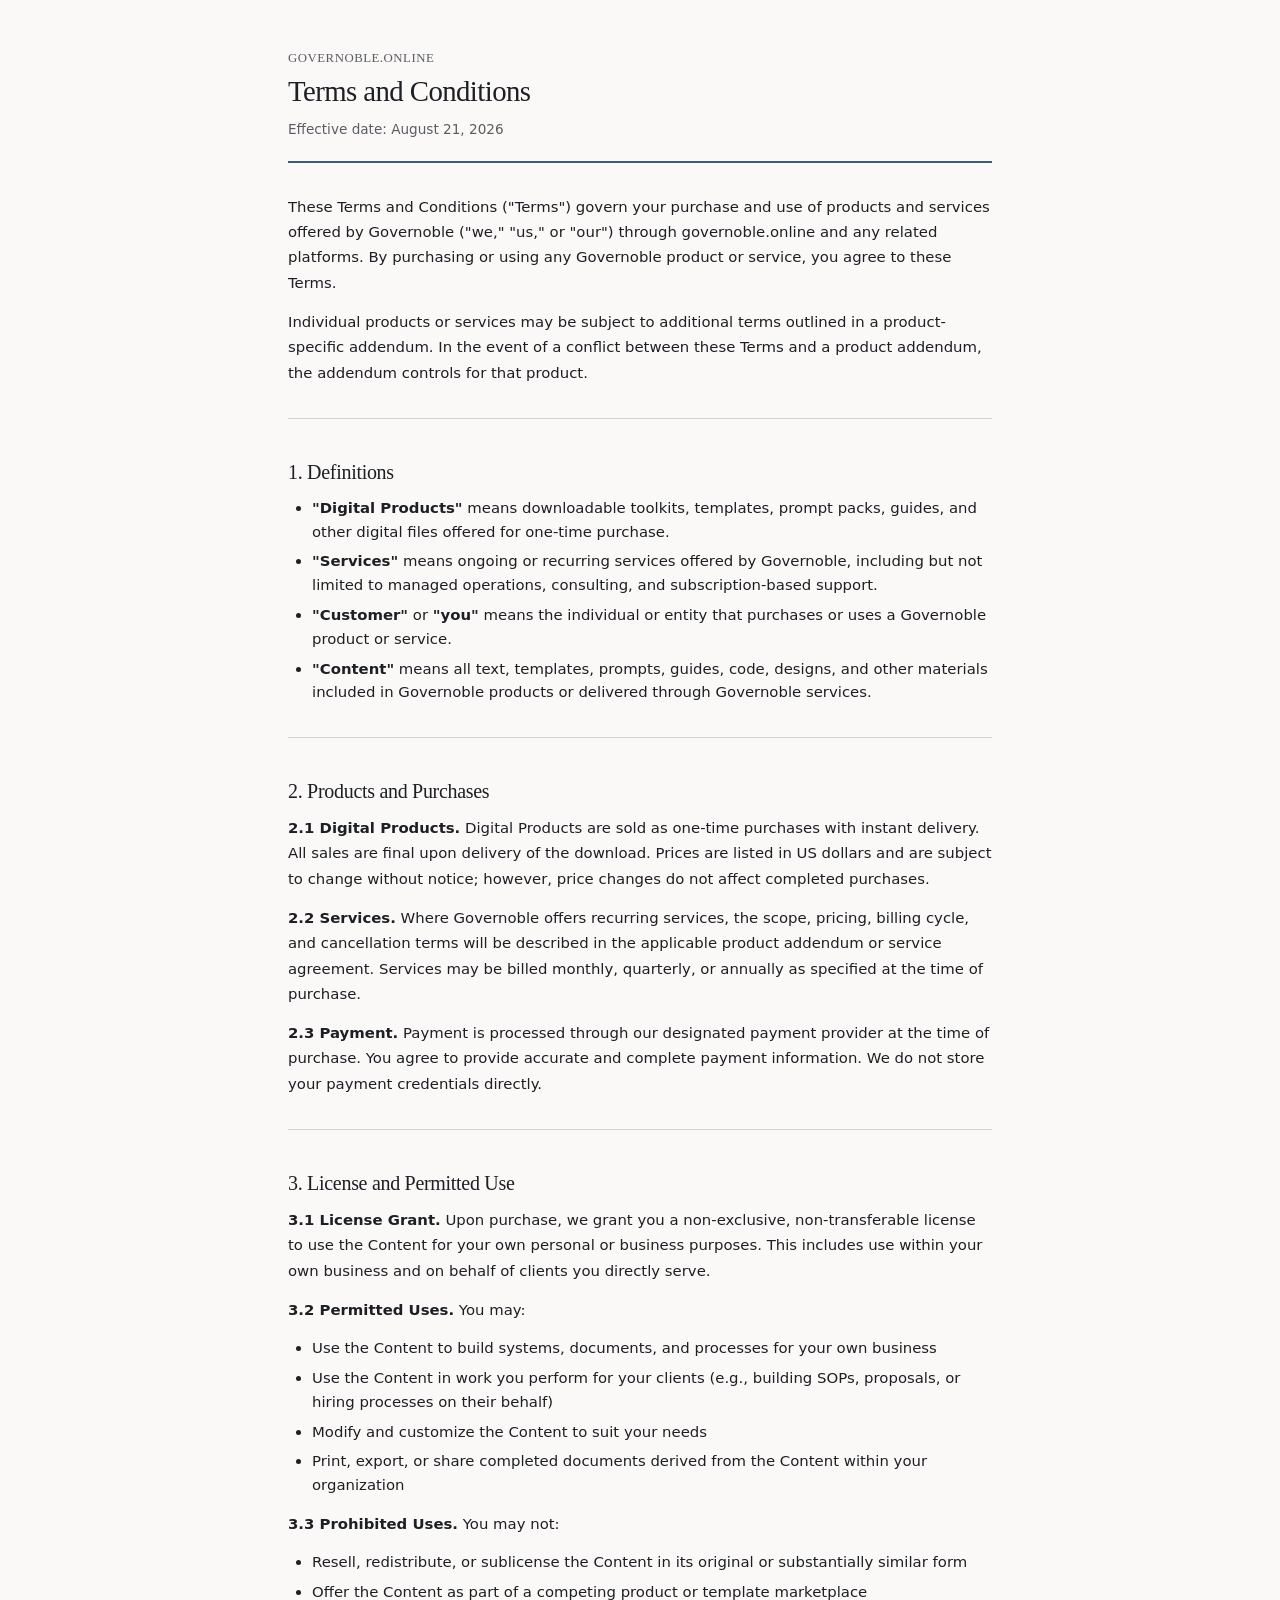
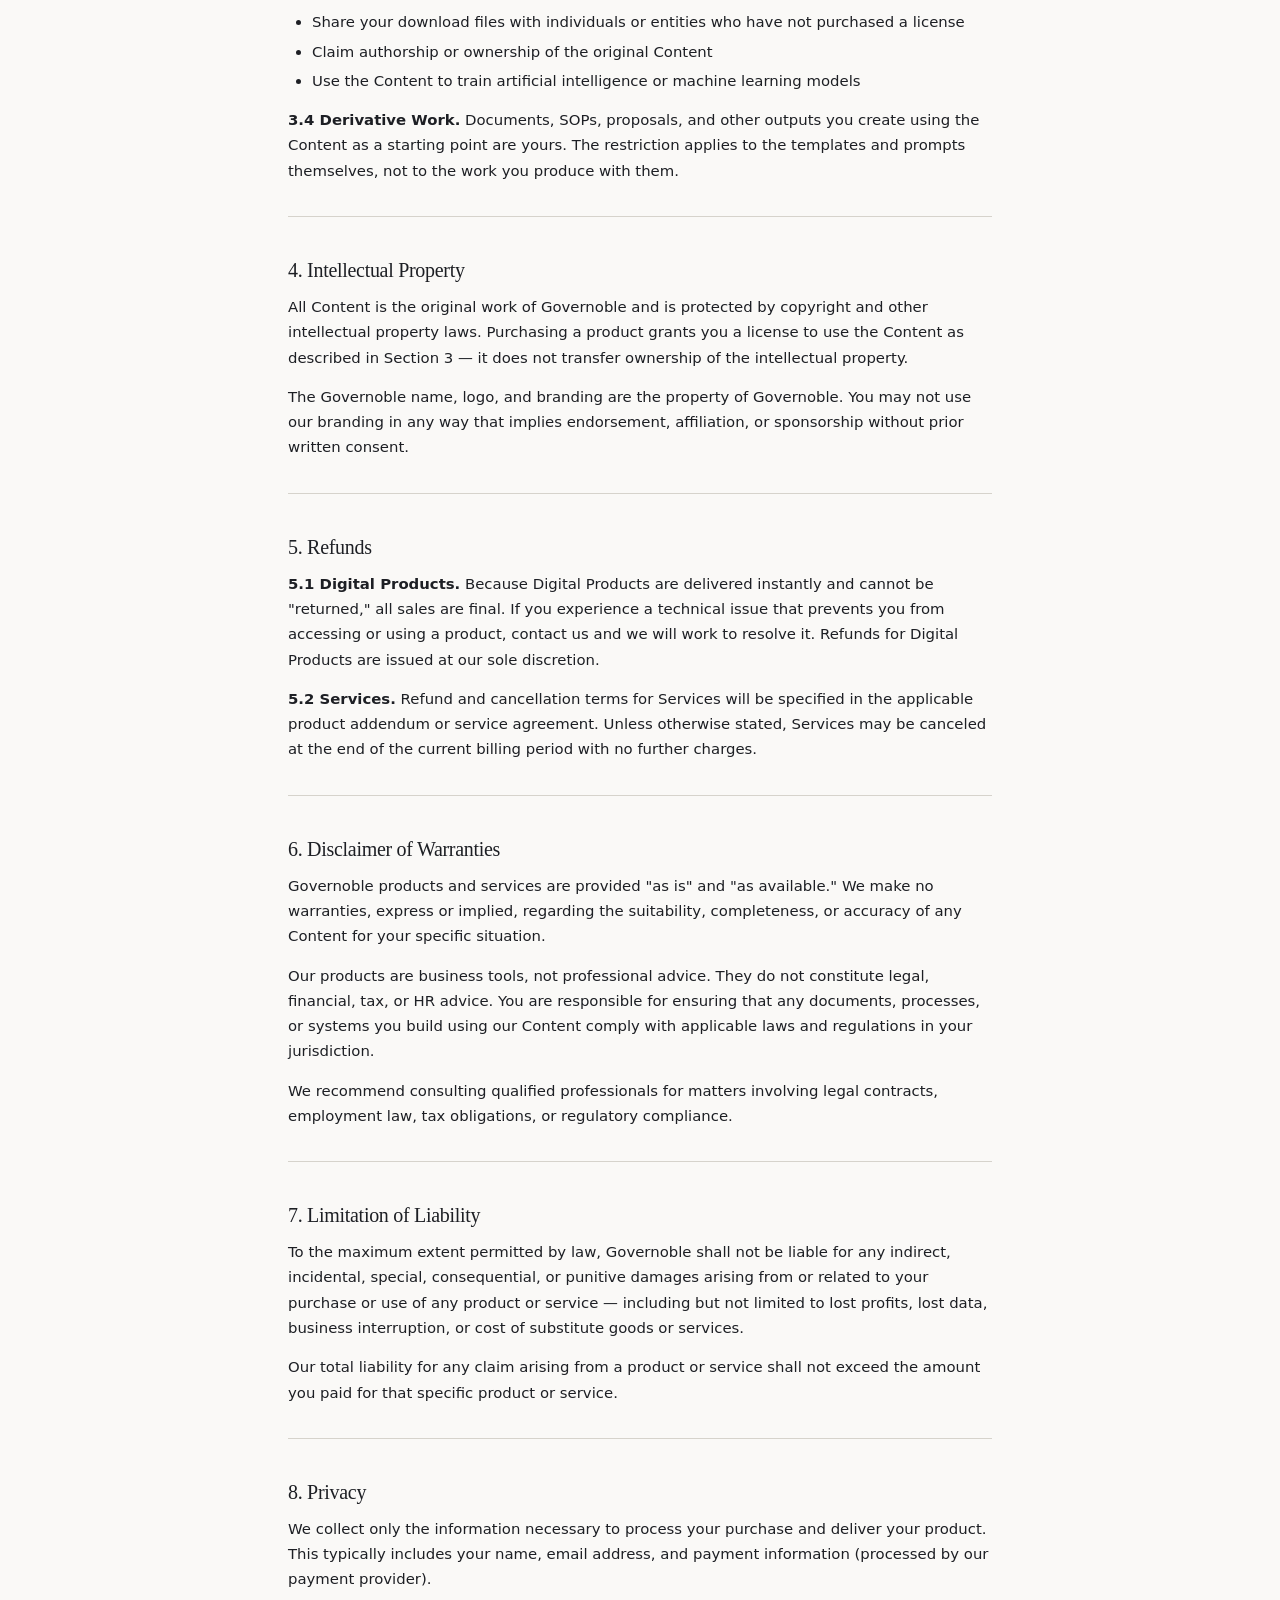
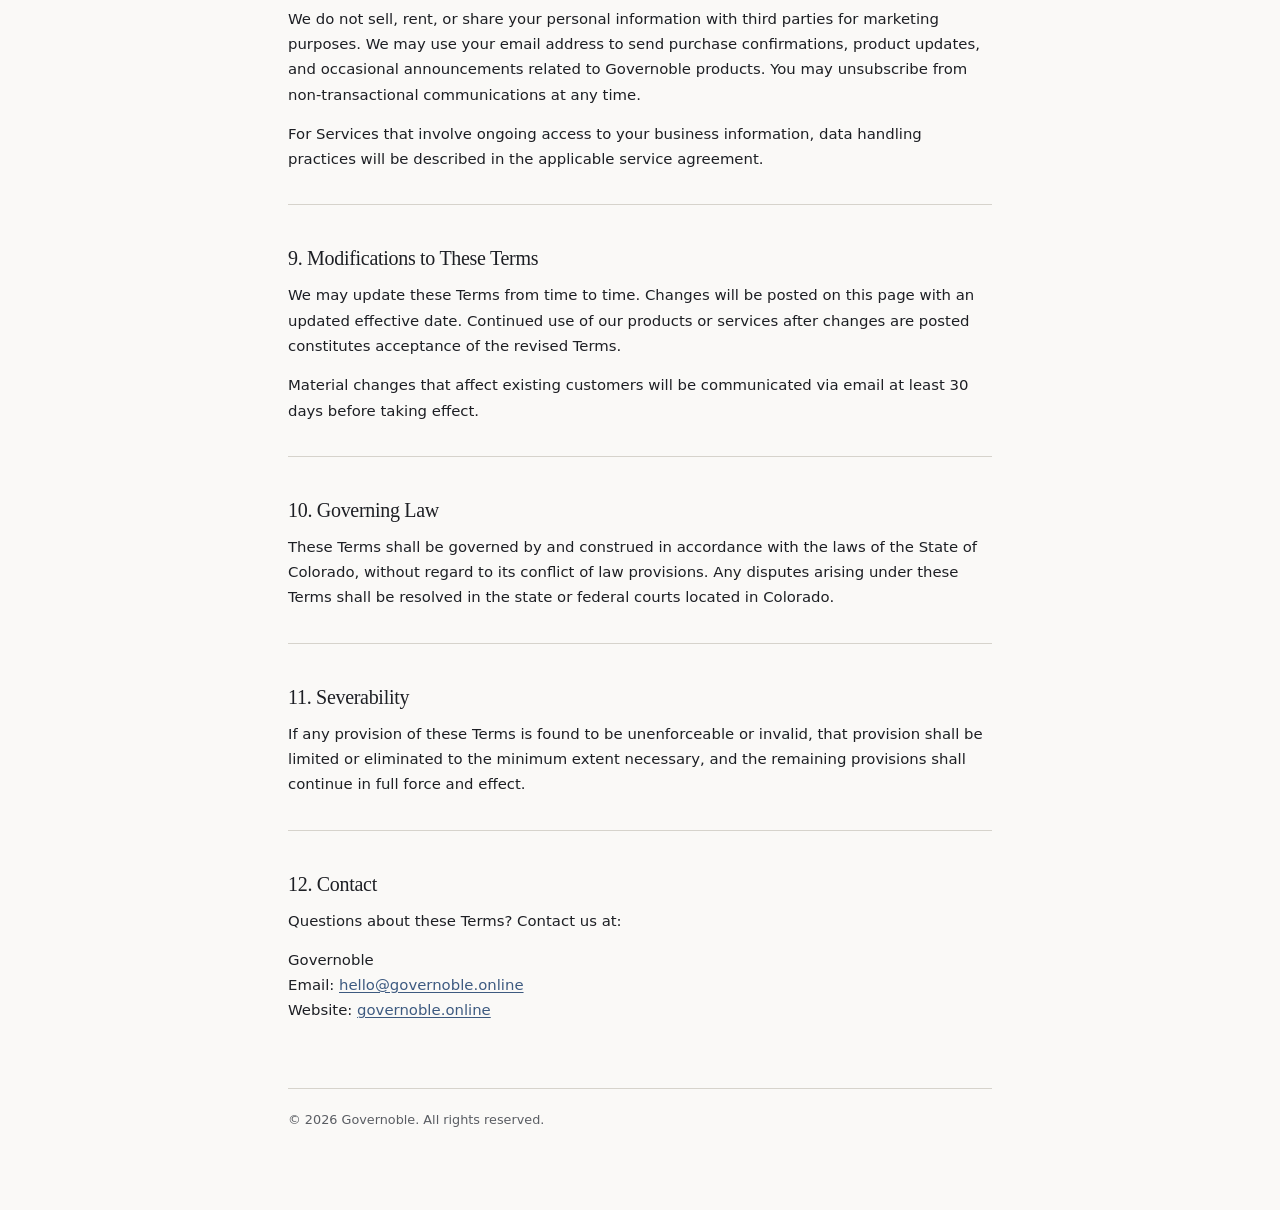
==== terms.html @ 40f83a79 "Add terms and conditions page with footer link General T&C covering digital products and future serv" ====
<!DOCTYPE html>
<html lang="en">
<head>
  <meta charset="UTF-8">
  <meta name="viewport" content="width=device-width, initial-scale=1.0">
  <title>Terms and Conditions — Governoble</title>
  <style>
:root {
  --ink: #141821; --ground: #faf9f7; --paper: #fff; --steel: #3d5a80; --coral: #d96b4e;
  --text: #1d1f24; --text-muted: #5a5d63; --border: #d6d3cc;
  --font-display: Georgia, 'Noto Serif', 'Times New Roman', serif;
  --font-body: -apple-system, 'Segoe UI', system-ui, Roboto, Helvetica, Arial, sans-serif;
  --max-w: 760px;
}
@media (prefers-color-scheme: dark) {
  :root {
    --ink: #edece8; --ground: #111520; --paper: #1a1f2e; --steel: #7ba4d4; --coral: #e0845f;
    --text: #dddbd7; --text-muted: #8a8d94; --border: #2a2f3d;
  }
}
*, *::before, *::after { margin: 0; padding: 0; box-sizing: border-box; }
body { font-family: var(--font-body); color: var(--text); background: var(--ground); line-height: 1.7; -webkit-font-smoothing: antialiased; max-width: var(--max-w); margin: 0 auto; padding: 48px 28px 80px; }
h1 { font-family: var(--font-display); font-size: 1.8rem; font-weight: 400; letter-spacing: -0.02em; margin: 0 0 8px; line-height: 1.25; }
h2 { font-family: var(--font-display); font-size: 1.25rem; font-weight: 400; letter-spacing: -0.015em; margin: 40px 0 12px; line-height: 1.3; }
p { margin: 0 0 14px; font-size: 0.93rem; }
ul, ol { margin: 0 0 14px; padding-left: 24px; font-size: 0.93rem; }
li { margin-bottom: 6px; line-height: 1.6; }
hr { border: none; border-top: 1px solid var(--border); margin: 32px 0; }
a { color: var(--steel); text-decoration: underline; text-underline-offset: 2px; }
a:hover { color: var(--coral); }
.header { margin-bottom: 32px; padding-bottom: 20px; border-bottom: 2px solid var(--steel); }
.header .brand { font-family: var(--font-display); font-size: 0.8rem; color: var(--text-muted); letter-spacing: 0.04em; text-transform: uppercase; margin-bottom: 4px; }
.effective { font-size: 0.85rem; color: var(--text-muted); margin: 4px 0 0; }
.footer { margin-top: 64px; padding-top: 20px; border-top: 1px solid var(--border); font-size: 0.8rem; color: var(--text-muted); }
@media print { body { background: #fff; color: #000; max-width: none; padding: 0; } .header { border-bottom-color: #000; } a { color: #000; } }
@media (max-width: 480px) { body { padding: 24px 16px 48px; } h1 { font-size: 1.5rem; } }
  </style>
</head>
<body>

  <div class="header">
    <div class="brand">Governoble.online</div>
    <h1>Terms and Conditions</h1>
    <p class="effective">Effective date: August 21, 2026</p>
  </div>

  <p>These Terms and Conditions ("Terms") govern your purchase and use of products and services offered by Governoble ("we," "us," or "our") through governoble.online and any related platforms. By purchasing or using any Governoble product or service, you agree to these Terms.</p>

  <p>Individual products or services may be subject to additional terms outlined in a product-specific addendum. In the event of a conflict between these Terms and a product addendum, the addendum controls for that product.</p>

  <hr>

  <h2>1. Definitions</h2>

  <ul>
    <li><strong>"Digital Products"</strong> means downloadable toolkits, templates, prompt packs, guides, and other digital files offered for one-time purchase.</li>
    <li><strong>"Services"</strong> means ongoing or recurring services offered by Governoble, including but not limited to managed operations, consulting, and subscription-based support.</li>
    <li><strong>"Customer"</strong> or <strong>"you"</strong> means the individual or entity that purchases or uses a Governoble product or service.</li>
    <li><strong>"Content"</strong> means all text, templates, prompts, guides, code, designs, and other materials included in Governoble products or delivered through Governoble services.</li>
  </ul>

  <hr>

  <h2>2. Products and Purchases</h2>

  <p><strong>2.1 Digital Products.</strong> Digital Products are sold as one-time purchases with instant delivery. All sales are final upon delivery of the download. Prices are listed in US dollars and are subject to change without notice; however, price changes do not affect completed purchases.</p>

  <p><strong>2.2 Services.</strong> Where Governoble offers recurring services, the scope, pricing, billing cycle, and cancellation terms will be described in the applicable product addendum or service agreement. Services may be billed monthly, quarterly, or annually as specified at the time of purchase.</p>

  <p><strong>2.3 Payment.</strong> Payment is processed through our designated payment provider at the time of purchase. You agree to provide accurate and complete payment information. We do not store your payment credentials directly.</p>

  <hr>

  <h2>3. License and Permitted Use</h2>

  <p><strong>3.1 License Grant.</strong> Upon purchase, we grant you a non-exclusive, non-transferable license to use the Content for your own personal or business purposes. This includes use within your own business and on behalf of clients you directly serve.</p>

  <p><strong>3.2 Permitted Uses.</strong> You may:</p>
  <ul>
    <li>Use the Content to build systems, documents, and processes for your own business</li>
    <li>Use the Content in work you perform for your clients (e.g., building SOPs, proposals, or hiring processes on their behalf)</li>
    <li>Modify and customize the Content to suit your needs</li>
    <li>Print, export, or share completed documents derived from the Content within your organization</li>
  </ul>

  <p><strong>3.3 Prohibited Uses.</strong> You may not:</p>
  <ul>
    <li>Resell, redistribute, or sublicense the Content in its original or substantially similar form</li>
    <li>Offer the Content as part of a competing product or template marketplace</li>
    <li>Share your download files with individuals or entities who have not purchased a license</li>
    <li>Claim authorship or ownership of the original Content</li>
    <li>Use the Content to train artificial intelligence or machine learning models</li>
  </ul>

  <p><strong>3.4 Derivative Work.</strong> Documents, SOPs, proposals, and other outputs you create using the Content as a starting point are yours. The restriction applies to the templates and prompts themselves, not to the work you produce with them.</p>

  <hr>

  <h2>4. Intellectual Property</h2>

  <p>All Content is the original work of Governoble and is protected by copyright and other intellectual property laws. Purchasing a product grants you a license to use the Content as described in Section 3 — it does not transfer ownership of the intellectual property.</p>

  <p>The Governoble name, logo, and branding are the property of Governoble. You may not use our branding in any way that implies endorsement, affiliation, or sponsorship without prior written consent.</p>

  <hr>

  <h2>5. Refunds</h2>

  <p><strong>5.1 Digital Products.</strong> Because Digital Products are delivered instantly and cannot be "returned," all sales are final. If you experience a technical issue that prevents you from accessing or using a product, contact us and we will work to resolve it. Refunds for Digital Products are issued at our sole discretion.</p>

  <p><strong>5.2 Services.</strong> Refund and cancellation terms for Services will be specified in the applicable product addendum or service agreement. Unless otherwise stated, Services may be canceled at the end of the current billing period with no further charges.</p>

  <hr>

  <h2>6. Disclaimer of Warranties</h2>

  <p>Governoble products and services are provided "as is" and "as available." We make no warranties, express or implied, regarding the suitability, completeness, or accuracy of any Content for your specific situation.</p>

  <p>Our products are business tools, not professional advice. They do not constitute legal, financial, tax, or HR advice. You are responsible for ensuring that any documents, processes, or systems you build using our Content comply with applicable laws and regulations in your jurisdiction.</p>

  <p>We recommend consulting qualified professionals for matters involving legal contracts, employment law, tax obligations, or regulatory compliance.</p>

  <hr>

  <h2>7. Limitation of Liability</h2>

  <p>To the maximum extent permitted by law, Governoble shall not be liable for any indirect, incidental, special, consequential, or punitive damages arising from or related to your purchase or use of any product or service — including but not limited to lost profits, lost data, business interruption, or cost of substitute goods or services.</p>

  <p>Our total liability for any claim arising from a product or service shall not exceed the amount you paid for that specific product or service.</p>

  <hr>

  <h2>8. Privacy</h2>

  <p>We collect only the information necessary to process your purchase and deliver your product. This typically includes your name, email address, and payment information (processed by our payment provider).</p>

  <p>We do not sell, rent, or share your personal information with third parties for marketing purposes. We may use your email address to send purchase confirmations, product updates, and occasional announcements related to Governoble products. You may unsubscribe from non-transactional communications at any time.</p>

  <p>For Services that involve ongoing access to your business information, data handling practices will be described in the applicable service agreement.</p>

  <hr>

  <h2>9. Modifications to These Terms</h2>

  <p>We may update these Terms from time to time. Changes will be posted on this page with an updated effective date. Continued use of our products or services after changes are posted constitutes acceptance of the revised Terms.</p>

  <p>Material changes that affect existing customers will be communicated via email at least 30 days before taking effect.</p>

  <hr>

  <h2>10. Governing Law</h2>

  <p>These Terms shall be governed by and construed in accordance with the laws of the State of Colorado, without regard to its conflict of law provisions. Any disputes arising under these Terms shall be resolved in the state or federal courts located in Colorado.</p>

  <hr>

  <h2>11. Severability</h2>

  <p>If any provision of these Terms is found to be unenforceable or invalid, that provision shall be limited or eliminated to the minimum extent necessary, and the remaining provisions shall continue in full force and effect.</p>

  <hr>

  <h2>12. Contact</h2>

  <p>Questions about these Terms? Contact us at:</p>
  <p>
    Governoble<br>
    Email: <a href="mailto:hello@governoble.online">hello@governoble.online</a><br>
    Website: <a href="https://governoble.online">governoble.online</a>
  </p>

  <div class="footer">
    &copy; 2026 Governoble. All rights reserved.
  </div>

</body>
</html>
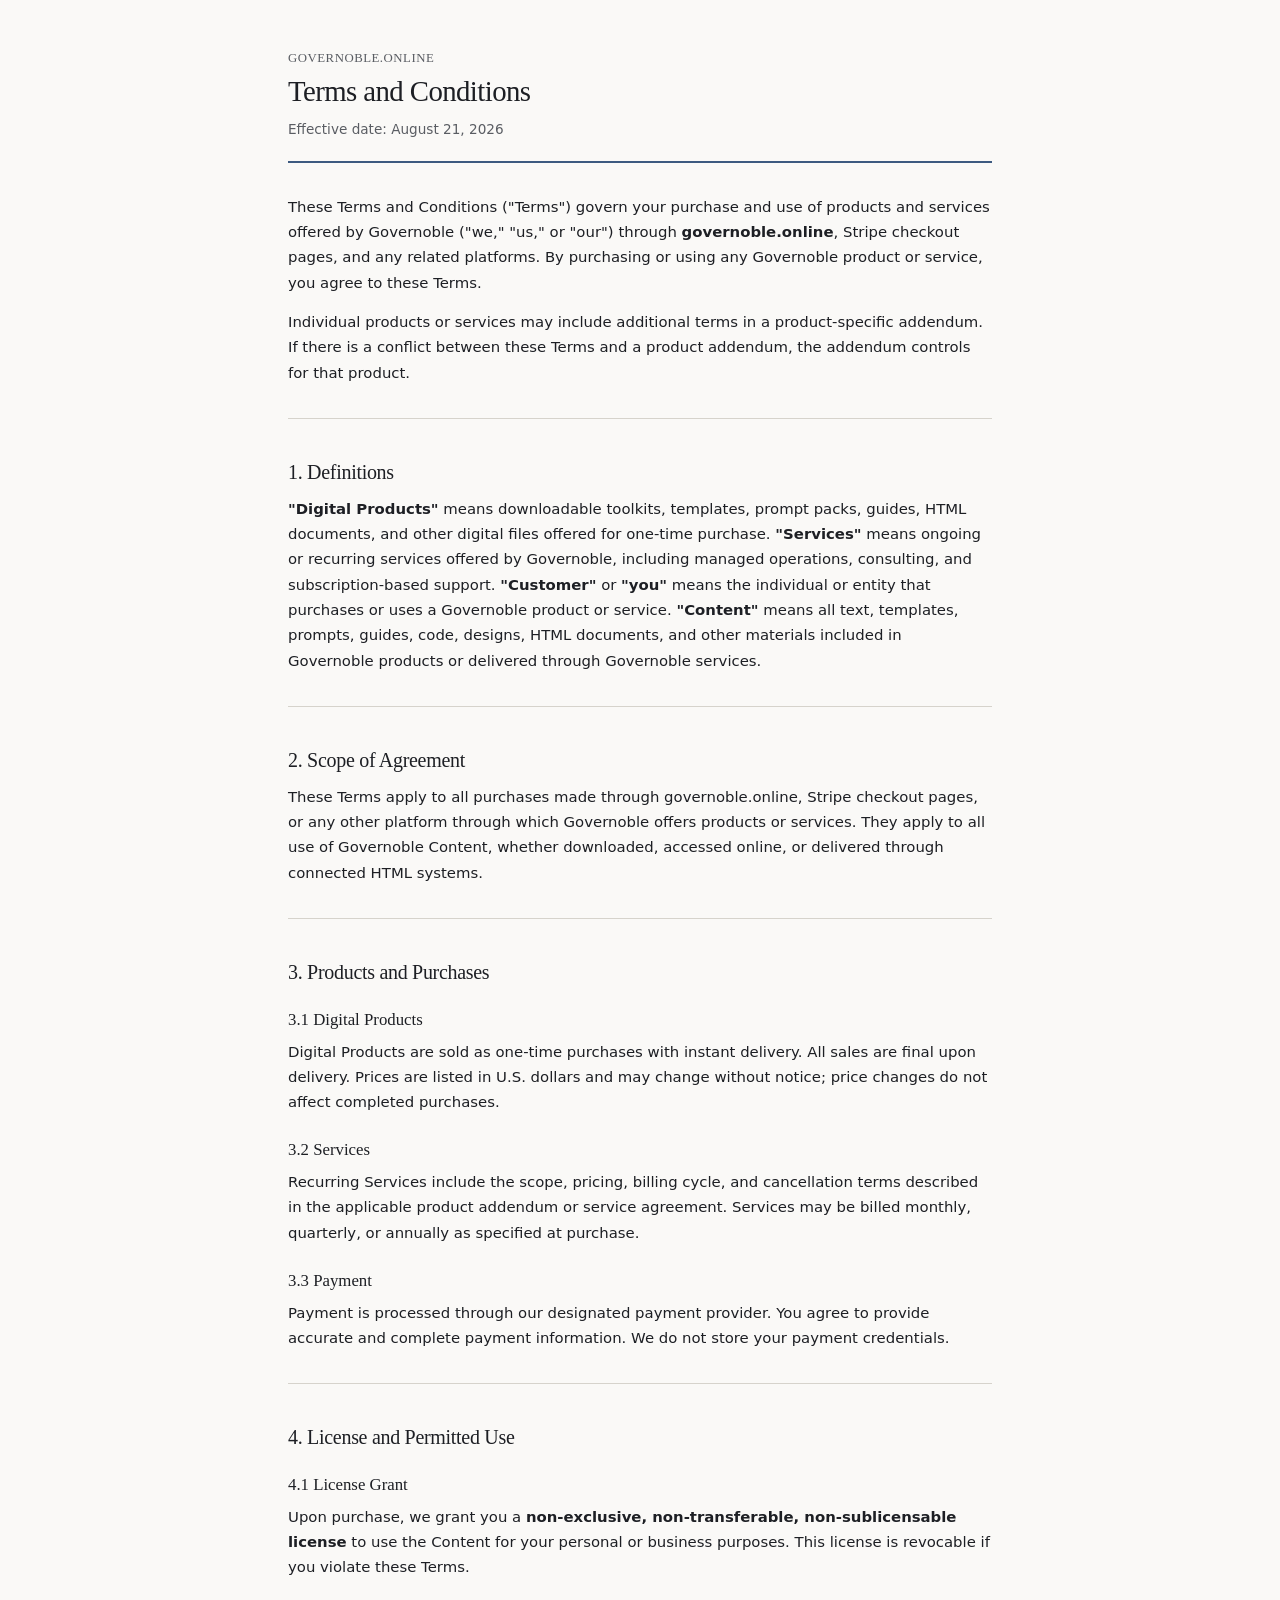
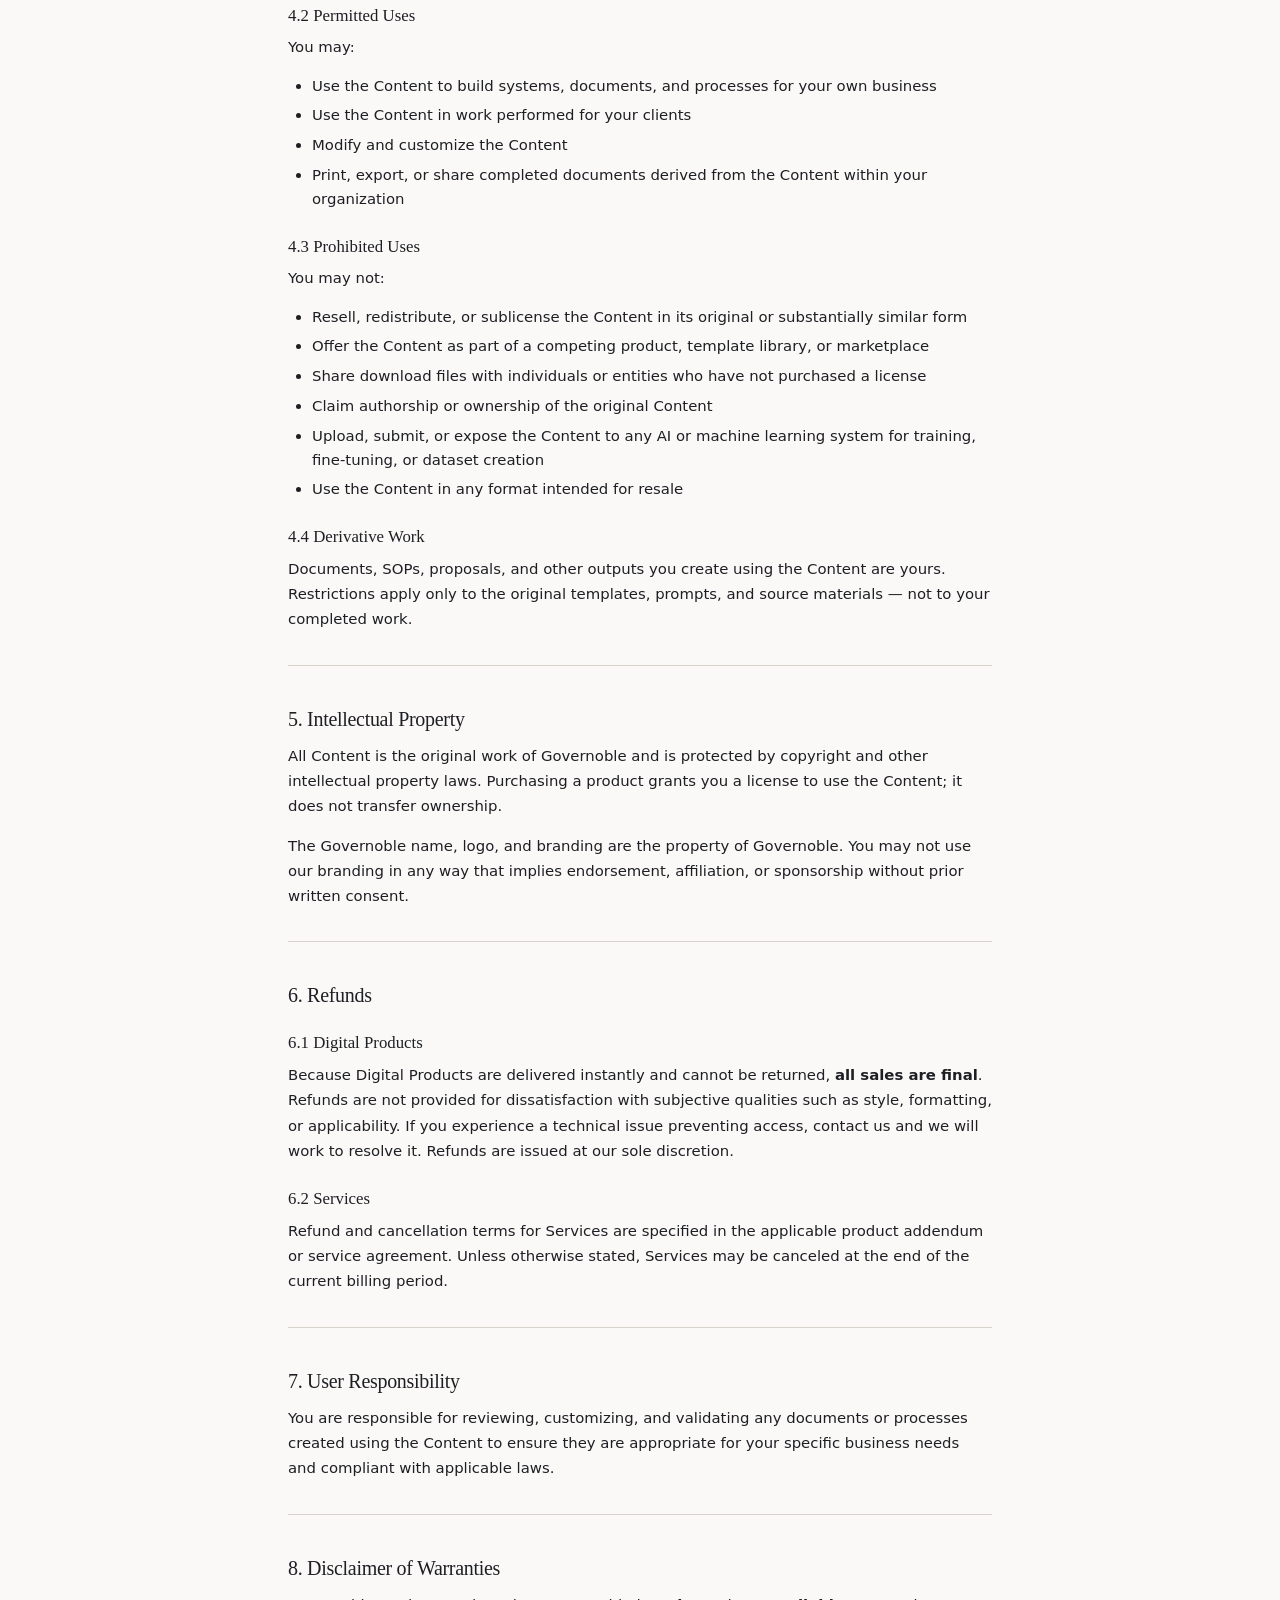
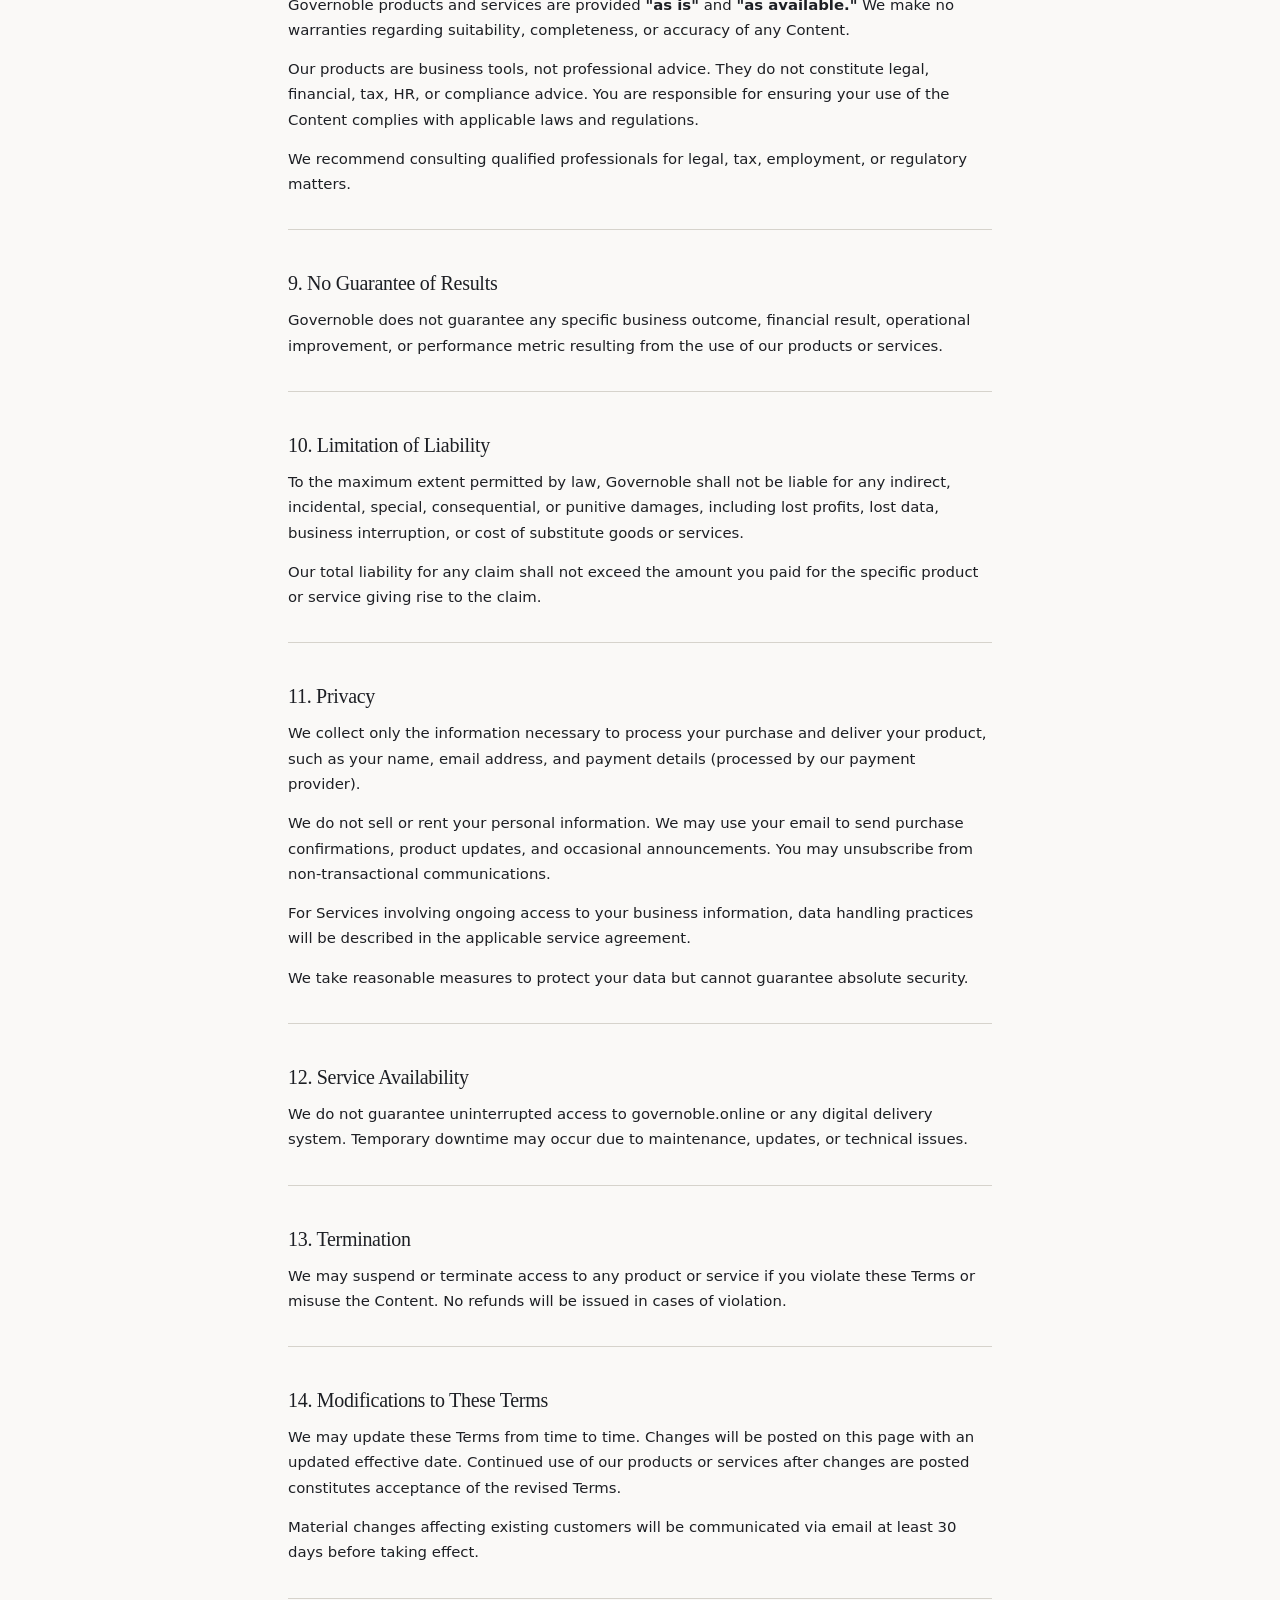
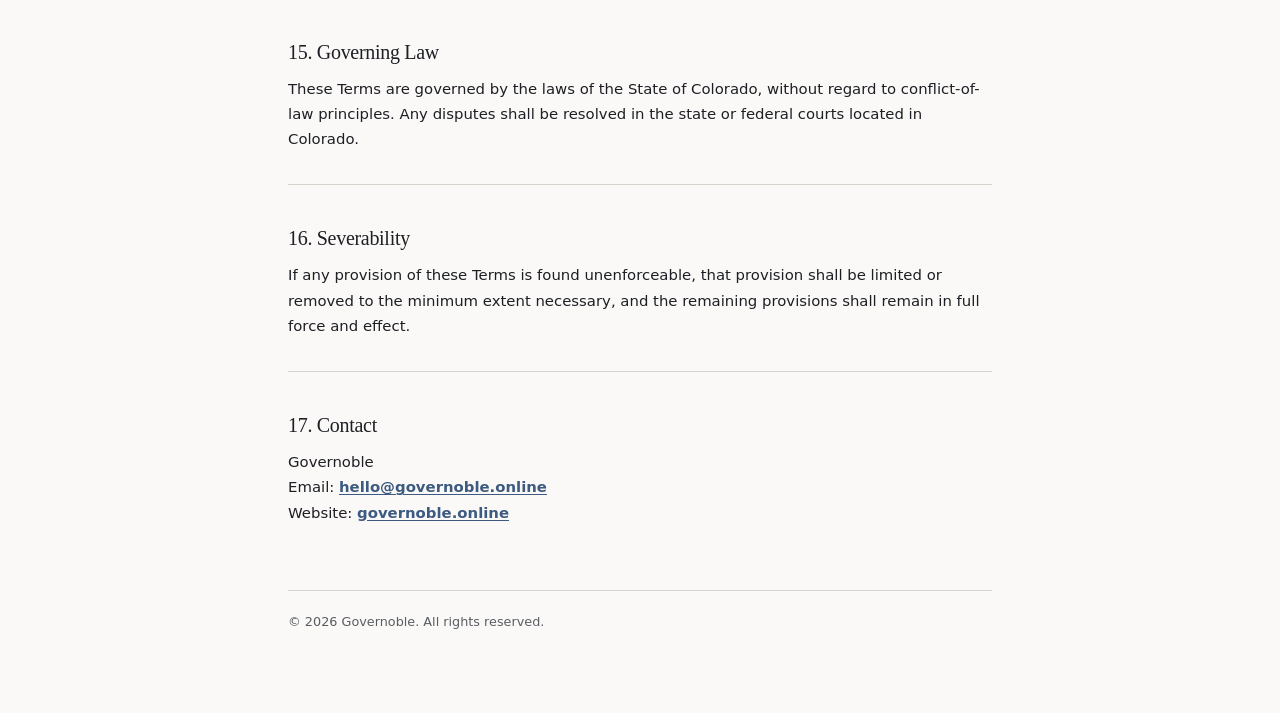
==== commit 1dfd9305: "Update Terms and Conditions to match revised document Expands from 12 to 17 sections: adds Scope of " ====
--- a/terms.html
+++ b/terms.html
@@ -22,6 +22,7 @@
 body { font-family: var(--font-body); color: var(--text); background: var(--ground); line-height: 1.7; -webkit-font-smoothing: antialiased; max-width: var(--max-w); margin: 0 auto; padding: 48px 28px 80px; }
 h1 { font-family: var(--font-display); font-size: 1.8rem; font-weight: 400; letter-spacing: -0.02em; margin: 0 0 8px; line-height: 1.25; }
 h2 { font-family: var(--font-display); font-size: 1.25rem; font-weight: 400; letter-spacing: -0.015em; margin: 40px 0 12px; line-height: 1.3; }
+h3 { font-family: var(--font-display); font-size: 1.05rem; font-weight: 400; margin: 24px 0 8px; line-height: 1.35; }
 p { margin: 0 0 14px; font-size: 0.93rem; }
 ul, ol { margin: 0 0 14px; padding-left: 24px; font-size: 0.93rem; }
 li { margin-bottom: 6px; line-height: 1.6; }
@@ -44,129 +45,174 @@
     <p class="effective">Effective date: August 21, 2026</p>
   </div>
 
-  <p>These Terms and Conditions ("Terms") govern your purchase and use of products and services offered by Governoble ("we," "us," or "our") through governoble.online and any related platforms. By purchasing or using any Governoble product or service, you agree to these Terms.</p>
-
-  <p>Individual products or services may be subject to additional terms outlined in a product-specific addendum. In the event of a conflict between these Terms and a product addendum, the addendum controls for that product.</p>
+  <p>These Terms and Conditions ("Terms") govern your purchase and use of products and services offered by Governoble ("we," "us," or "our") through <strong>governoble.online</strong>, Stripe checkout pages, and any related platforms. By purchasing or using any Governoble product or service, you agree to these Terms.</p>
+
+  <p>Individual products or services may include additional terms in a product-specific addendum. If there is a conflict between these Terms and a product addendum, the addendum controls for that product.</p>
 
   <hr>
 
   <h2>1. Definitions</h2>
 
-  <ul>
-    <li><strong>"Digital Products"</strong> means downloadable toolkits, templates, prompt packs, guides, and other digital files offered for one-time purchase.</li>
-    <li><strong>"Services"</strong> means ongoing or recurring services offered by Governoble, including but not limited to managed operations, consulting, and subscription-based support.</li>
-    <li><strong>"Customer"</strong> or <strong>"you"</strong> means the individual or entity that purchases or uses a Governoble product or service.</li>
-    <li><strong>"Content"</strong> means all text, templates, prompts, guides, code, designs, and other materials included in Governoble products or delivered through Governoble services.</li>
-  </ul>
-
-  <hr>
-
-  <h2>2. Products and Purchases</h2>
-
-  <p><strong>2.1 Digital Products.</strong> Digital Products are sold as one-time purchases with instant delivery. All sales are final upon delivery of the download. Prices are listed in US dollars and are subject to change without notice; however, price changes do not affect completed purchases.</p>
-
-  <p><strong>2.2 Services.</strong> Where Governoble offers recurring services, the scope, pricing, billing cycle, and cancellation terms will be described in the applicable product addendum or service agreement. Services may be billed monthly, quarterly, or annually as specified at the time of purchase.</p>
-
-  <p><strong>2.3 Payment.</strong> Payment is processed through our designated payment provider at the time of purchase. You agree to provide accurate and complete payment information. We do not store your payment credentials directly.</p>
-
-  <hr>
-
-  <h2>3. License and Permitted Use</h2>
-
-  <p><strong>3.1 License Grant.</strong> Upon purchase, we grant you a non-exclusive, non-transferable license to use the Content for your own personal or business purposes. This includes use within your own business and on behalf of clients you directly serve.</p>
-
-  <p><strong>3.2 Permitted Uses.</strong> You may:</p>
+  <p><strong>"Digital Products"</strong> means downloadable toolkits, templates, prompt packs, guides, HTML documents, and other digital files offered for one-time purchase. <strong>"Services"</strong> means ongoing or recurring services offered by Governoble, including managed operations, consulting, and subscription-based support. <strong>"Customer"</strong> or <strong>"you"</strong> means the individual or entity that purchases or uses a Governoble product or service. <strong>"Content"</strong> means all text, templates, prompts, guides, code, designs, HTML documents, and other materials included in Governoble products or delivered through Governoble services.</p>
+
+  <hr>
+
+  <h2>2. Scope of Agreement</h2>
+
+  <p>These Terms apply to all purchases made through governoble.online, Stripe checkout pages, or any other platform through which Governoble offers products or services. They apply to all use of Governoble Content, whether downloaded, accessed online, or delivered through connected HTML systems.</p>
+
+  <hr>
+
+  <h2>3. Products and Purchases</h2>
+
+  <h3>3.1 Digital Products</h3>
+
+  <p>Digital Products are sold as one-time purchases with instant delivery. All sales are final upon delivery. Prices are listed in U.S. dollars and may change without notice; price changes do not affect completed purchases.</p>
+
+  <h3>3.2 Services</h3>
+
+  <p>Recurring Services include the scope, pricing, billing cycle, and cancellation terms described in the applicable product addendum or service agreement. Services may be billed monthly, quarterly, or annually as specified at purchase.</p>
+
+  <h3>3.3 Payment</h3>
+
+  <p>Payment is processed through our designated payment provider. You agree to provide accurate and complete payment information. We do not store your payment credentials.</p>
+
+  <hr>
+
+  <h2>4. License and Permitted Use</h2>
+
+  <h3>4.1 License Grant</h3>
+
+  <p>Upon purchase, we grant you a <strong>non-exclusive, non-transferable, non-sublicensable license</strong> to use the Content for your personal or business purposes. This license is revocable if you violate these Terms.</p>
+
+  <h3>4.2 Permitted Uses</h3>
+
+  <p>You may:</p>
   <ul>
     <li>Use the Content to build systems, documents, and processes for your own business</li>
-    <li>Use the Content in work you perform for your clients (e.g., building SOPs, proposals, or hiring processes on their behalf)</li>
-    <li>Modify and customize the Content to suit your needs</li>
+    <li>Use the Content in work performed for your clients</li>
+    <li>Modify and customize the Content</li>
     <li>Print, export, or share completed documents derived from the Content within your organization</li>
   </ul>
 
-  <p><strong>3.3 Prohibited Uses.</strong> You may not:</p>
+  <h3>4.3 Prohibited Uses</h3>
+
+  <p>You may not:</p>
   <ul>
     <li>Resell, redistribute, or sublicense the Content in its original or substantially similar form</li>
-    <li>Offer the Content as part of a competing product or template marketplace</li>
-    <li>Share your download files with individuals or entities who have not purchased a license</li>
+    <li>Offer the Content as part of a competing product, template library, or marketplace</li>
+    <li>Share download files with individuals or entities who have not purchased a license</li>
     <li>Claim authorship or ownership of the original Content</li>
-    <li>Use the Content to train artificial intelligence or machine learning models</li>
+    <li>Upload, submit, or expose the Content to any AI or machine learning system for training, fine-tuning, or dataset creation</li>
+    <li>Use the Content in any format intended for resale</li>
   </ul>
 
-  <p><strong>3.4 Derivative Work.</strong> Documents, SOPs, proposals, and other outputs you create using the Content as a starting point are yours. The restriction applies to the templates and prompts themselves, not to the work you produce with them.</p>
-
-  <hr>
-
-  <h2>4. Intellectual Property</h2>
-
-  <p>All Content is the original work of Governoble and is protected by copyright and other intellectual property laws. Purchasing a product grants you a license to use the Content as described in Section 3 — it does not transfer ownership of the intellectual property.</p>
+  <h3>4.4 Derivative Work</h3>
+
+  <p>Documents, SOPs, proposals, and other outputs you create using the Content are yours. Restrictions apply only to the original templates, prompts, and source materials — not to your completed work.</p>
+
+  <hr>
+
+  <h2>5. Intellectual Property</h2>
+
+  <p>All Content is the original work of Governoble and is protected by copyright and other intellectual property laws. Purchasing a product grants you a license to use the Content; it does not transfer ownership.</p>
 
   <p>The Governoble name, logo, and branding are the property of Governoble. You may not use our branding in any way that implies endorsement, affiliation, or sponsorship without prior written consent.</p>
 
   <hr>
 
-  <h2>5. Refunds</h2>
-
-  <p><strong>5.1 Digital Products.</strong> Because Digital Products are delivered instantly and cannot be "returned," all sales are final. If you experience a technical issue that prevents you from accessing or using a product, contact us and we will work to resolve it. Refunds for Digital Products are issued at our sole discretion.</p>
-
-  <p><strong>5.2 Services.</strong> Refund and cancellation terms for Services will be specified in the applicable product addendum or service agreement. Unless otherwise stated, Services may be canceled at the end of the current billing period with no further charges.</p>
-
-  <hr>
-
-  <h2>6. Disclaimer of Warranties</h2>
-
-  <p>Governoble products and services are provided "as is" and "as available." We make no warranties, express or implied, regarding the suitability, completeness, or accuracy of any Content for your specific situation.</p>
-
-  <p>Our products are business tools, not professional advice. They do not constitute legal, financial, tax, or HR advice. You are responsible for ensuring that any documents, processes, or systems you build using our Content comply with applicable laws and regulations in your jurisdiction.</p>
-
-  <p>We recommend consulting qualified professionals for matters involving legal contracts, employment law, tax obligations, or regulatory compliance.</p>
-
-  <hr>
-
-  <h2>7. Limitation of Liability</h2>
-
-  <p>To the maximum extent permitted by law, Governoble shall not be liable for any indirect, incidental, special, consequential, or punitive damages arising from or related to your purchase or use of any product or service — including but not limited to lost profits, lost data, business interruption, or cost of substitute goods or services.</p>
-
-  <p>Our total liability for any claim arising from a product or service shall not exceed the amount you paid for that specific product or service.</p>
-
-  <hr>
-
-  <h2>8. Privacy</h2>
-
-  <p>We collect only the information necessary to process your purchase and deliver your product. This typically includes your name, email address, and payment information (processed by our payment provider).</p>
-
-  <p>We do not sell, rent, or share your personal information with third parties for marketing purposes. We may use your email address to send purchase confirmations, product updates, and occasional announcements related to Governoble products. You may unsubscribe from non-transactional communications at any time.</p>
-
-  <p>For Services that involve ongoing access to your business information, data handling practices will be described in the applicable service agreement.</p>
-
-  <hr>
-
-  <h2>9. Modifications to These Terms</h2>
+  <h2>6. Refunds</h2>
+
+  <h3>6.1 Digital Products</h3>
+
+  <p>Because Digital Products are delivered instantly and cannot be returned, <strong>all sales are final</strong>. Refunds are not provided for dissatisfaction with subjective qualities such as style, formatting, or applicability. If you experience a technical issue preventing access, contact us and we will work to resolve it. Refunds are issued at our sole discretion.</p>
+
+  <h3>6.2 Services</h3>
+
+  <p>Refund and cancellation terms for Services are specified in the applicable product addendum or service agreement. Unless otherwise stated, Services may be canceled at the end of the current billing period.</p>
+
+  <hr>
+
+  <h2>7. User Responsibility</h2>
+
+  <p>You are responsible for reviewing, customizing, and validating any documents or processes created using the Content to ensure they are appropriate for your specific business needs and compliant with applicable laws.</p>
+
+  <hr>
+
+  <h2>8. Disclaimer of Warranties</h2>
+
+  <p>Governoble products and services are provided <strong>"as is"</strong> and <strong>"as available."</strong> We make no warranties regarding suitability, completeness, or accuracy of any Content.</p>
+
+  <p>Our products are business tools, not professional advice. They do not constitute legal, financial, tax, HR, or compliance advice. You are responsible for ensuring your use of the Content complies with applicable laws and regulations.</p>
+
+  <p>We recommend consulting qualified professionals for legal, tax, employment, or regulatory matters.</p>
+
+  <hr>
+
+  <h2>9. No Guarantee of Results</h2>
+
+  <p>Governoble does not guarantee any specific business outcome, financial result, operational improvement, or performance metric resulting from the use of our products or services.</p>
+
+  <hr>
+
+  <h2>10. Limitation of Liability</h2>
+
+  <p>To the maximum extent permitted by law, Governoble shall not be liable for any indirect, incidental, special, consequential, or punitive damages, including lost profits, lost data, business interruption, or cost of substitute goods or services.</p>
+
+  <p>Our total liability for any claim shall not exceed the amount you paid for the specific product or service giving rise to the claim.</p>
+
+  <hr>
+
+  <h2>11. Privacy</h2>
+
+  <p>We collect only the information necessary to process your purchase and deliver your product, such as your name, email address, and payment details (processed by our payment provider).</p>
+
+  <p>We do not sell or rent your personal information. We may use your email to send purchase confirmations, product updates, and occasional announcements. You may unsubscribe from non-transactional communications.</p>
+
+  <p>For Services involving ongoing access to your business information, data handling practices will be described in the applicable service agreement.</p>
+
+  <p>We take reasonable measures to protect your data but cannot guarantee absolute security.</p>
+
+  <hr>
+
+  <h2>12. Service Availability</h2>
+
+  <p>We do not guarantee uninterrupted access to governoble.online or any digital delivery system. Temporary downtime may occur due to maintenance, updates, or technical issues.</p>
+
+  <hr>
+
+  <h2>13. Termination</h2>
+
+  <p>We may suspend or terminate access to any product or service if you violate these Terms or misuse the Content. No refunds will be issued in cases of violation.</p>
+
+  <hr>
+
+  <h2>14. Modifications to These Terms</h2>
 
   <p>We may update these Terms from time to time. Changes will be posted on this page with an updated effective date. Continued use of our products or services after changes are posted constitutes acceptance of the revised Terms.</p>
 
-  <p>Material changes that affect existing customers will be communicated via email at least 30 days before taking effect.</p>
-
-  <hr>
-
-  <h2>10. Governing Law</h2>
-
-  <p>These Terms shall be governed by and construed in accordance with the laws of the State of Colorado, without regard to its conflict of law provisions. Any disputes arising under these Terms shall be resolved in the state or federal courts located in Colorado.</p>
-
-  <hr>
-
-  <h2>11. Severability</h2>
-
-  <p>If any provision of these Terms is found to be unenforceable or invalid, that provision shall be limited or eliminated to the minimum extent necessary, and the remaining provisions shall continue in full force and effect.</p>
-
-  <hr>
-
-  <h2>12. Contact</h2>
-
-  <p>Questions about these Terms? Contact us at:</p>
+  <p>Material changes affecting existing customers will be communicated via email at least 30 days before taking effect.</p>
+
+  <hr>
+
+  <h2>15. Governing Law</h2>
+
+  <p>These Terms are governed by the laws of the State of Colorado, without regard to conflict-of-law principles. Any disputes shall be resolved in the state or federal courts located in Colorado.</p>
+
+  <hr>
+
+  <h2>16. Severability</h2>
+
+  <p>If any provision of these Terms is found unenforceable, that provision shall be limited or removed to the minimum extent necessary, and the remaining provisions shall remain in full force and effect.</p>
+
+  <hr>
+
+  <h2>17. Contact</h2>
+
   <p>
     Governoble<br>
-    Email: <a href="mailto:hello@governoble.online">hello@governoble.online</a><br>
-    Website: <a href="https://governoble.online">governoble.online</a>
+    Email: <a href="mailto:hello@governoble.online"><strong>hello@governoble.online</strong></a><br>
+    Website: <a href="https://governoble.online"><strong>governoble.online</strong></a>
   </p>
 
   <div class="footer">
